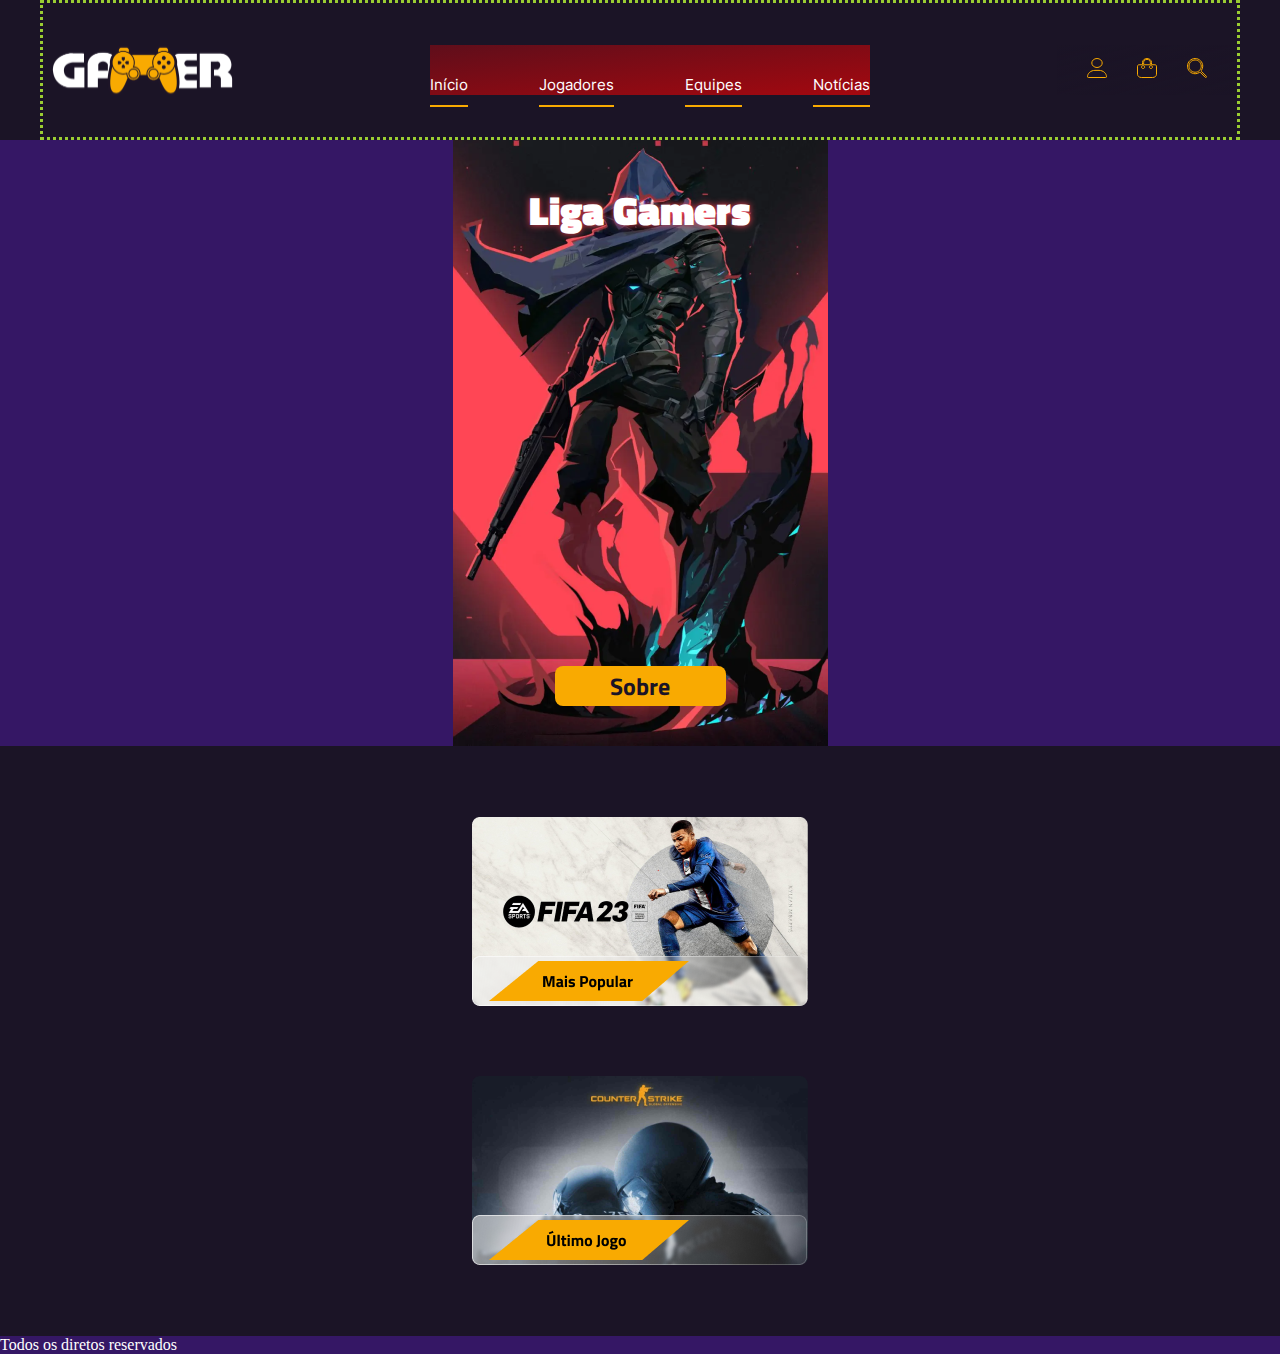
==== projeto-gamer-manha/index.html @ 56277747 "projeto gamer" ====
<!DOCTYPE html>
<html lang="pt-BR">

<head>
    <meta charset="UTF-8">
    <meta http-equiv="X-UA-Compatible" content="IE=edge">
    <meta name="viewport" content="width=device-width, initial-scale=1.0">
    <title>Projeto Gamer Manhã</title>
    <link rel="stylesheet" href="css/style.css">
</head>

<body>

    <header>

        <div class="header-top">
            <div class="layout-grid">
                <div class="contatos">
                    <div class="phone">
                        <img src="./assets/icons/icone_telefone.svg" alt="Ícone de telefone">
                        <span>(11) 0900-1010</span>
                    </div>
                    <div class="email">
                        <img src="./assets/icons/icone_email.svg" alt="Ícone de e-mail">
                        <span>contato@gamer.com.br</span>
                    </div>
                </div>

                <div class="midias-sociais">
                    <a href="">
                        <img src="./assets/icons/facebook.svg" alt="Imagem link do Facebook da empresa Gamer">
                    </a>
                    <a href="">
                        <img src="./assets/icons/linkedin.svg" alt="Imagem link do Linkedin da empresa Gamer">
                    </a>
                    <a href="">
                        <img src="./assets/icons/intagram.svg" alt="Imagem link do Instagram da empresa Gamer">
                    </a>
                </div>
            </div>
        </div>

        <div class="header-bottom">
            <div class="layout-grid alinhamento-between-center">
                <!-- menu hamburger -->
                <img onclick="mostrarMenu()" src="./assets/icons/bars.svg" class="menu-hamburger"
                    alt="Ícone para abrir e fechar o menu de celular">

                <img class="logo" src="./assets/images/logotipo-gamer.svg"
                    alt="Logotipo da empresa. Texto Gamer com um joystick ao centro">

                <nav class="menu" id="menu">
                    <a href="">Início</a>
                    <a href="">Jogadores</a>
                    <a href="">Equipes</a>
                    <a href="">Notícias</a>

                    <!-- visível apenas no mobile -->

                    <a class="phone">
                        <img src="./assets/icons/icone_telefone.svg" alt="Ícone de Telefone. Abre e fecha o menu principal, no celular">
                        <span>(11) 0900-1010</span>
                    </a>
                    <a class="email">
                        <img src="./assets/icons/icone_email.svg" alt="Ícone de e-mail">
                        <span>contato@gamer.com.br</span>
                    </a>

                    <div class="midias-sociais">
                        <a href="">
                            <img src="./assets/icons/facebook.svg" alt="Imagem link do Facebook da empresa Gamer">
                        </a>
                        <a href="">
                            <img src="./assets/icons/linkedin.svg" alt="Imagem link do Linkedin da empresa Gamer">
                        </a>
                        <a href="">
                            <img src="./assets/icons/intagram.svg" alt="Imagem link do Instagram da empresa Gamer">
                        </a>
                    </div>
                </nav>

                <!-- menu 3 pontinhos -->
                <img onclick="mostrarUsuarios()" src="./assets/icons/pointers.svg" class="menu-pontinhos"
                    alt="Ícone 3 pontinhos, abre o menu de usuários">

                <div class="menu-usuarios" id="menu-usuarios">
                    <a href="">
                        <img src="./assets/icons/user.svg" alt="Ícone de perfil">
                    </a>
                    <a href="">
                        <img src="./assets/icons/bag.svg" alt="Ícone de sacola">
                    </a>
                    <a href="">
                        <img src="./assets/icons/search.svg" alt="Ícone lupa de pesquisa">
                    </a>
                </div>
            </div>
        </div>
    </header>


    <main>

        <!-- BANNER -->
        
        <section class="banner">
            <h1>Liga Gamers</h1>
            <a href="" class="botao-sobre">Sobre</a>
        </section>

        <!-- JOGOS -->

        <section class="jogos">
            
                <img src="./assets/images/fifa.png" alt="imagem do jogo fifa 2023">
                <img src="./assets/images/card 2.png" alt="imagem do jogo counter strike">
         
        </section>

        <!-- PROGRAMER -->

        <section class="sessao-programer">



        </section>
    </main>
    
    <footer>Todos os diretos reservados</footer>

    <script>
        function mostrarMenu() {
            document.getElementById("menu").classList.toggle("mostrar-menu");
        }
        function mostrarUsuarios() {
            document.getElementById("menu-usuarios").classList.toggle("mostrar-usuarios");
        }
    </script>
</body>

</html>
---- projeto-gamer-manha/css/style.css ----
/* imports das fontes */

/* TITILLIUM WEB */
@font-face {
    font-family: TitilliumWeb-Black;
    src: url(../assets/fonts/Titillium_Web/TitilliumWeb-Black.ttf);
}
@font-face {
    font-family: TitilliumWeb-Bold;
    src: url(../assets/fonts/Titillium_Web/TitilliumWeb-Bold.ttf);
}

/* INTER */
@font-face {
    font-family: Inter;
    src: url(../assets/fonts/Inter/Inter-VariableFont_slnt\,wght.ttf);
}

* {
    margin: 0;
    padding: 0;
    box-sizing: border-box;
}

body {
    background-color:  #351765;
    color: #ffffff;
}

/* Classes genéricas */
.mostrar-menu {
    left: 0 !important;
}
.mostrar-usuarios {
    right: 0 !important;
}
.layout-grid {
    /* border: 1px solid salmon; */
    width: 90%;
    height: 100%;
    margin: 0 auto;
}

/* justify content + align items */
.alinhamento-between-center {
    display: flex;
    justify-content: space-between;
    align-items: center;
}

/* Mobile First */

/* HEADER */
header {
    position: fixed;
    top: 0;
    left: 0;
    z-index: 20;
    width: 100vw;
    height: 60px;
    background-color: #1B1426;
}

/* Header Top */
header .header-top {
    display: none;
}

/* Header Bottom */


header .header-bottom {
    height: 100%;
}

header .header-bottom img.logo {
    width: 86px;
}

header .header-bottom nav {
    position: fixed;
    top: 60px;
    left: -80vw;
    width: 80vw;
    height: calc(100vh - 60px);

    display: flex;
    flex-direction: column;
    justify-content: space-between;
    padding-bottom: 20px;
    background-image: linear-gradient(to right bottom, rgba(27, 20, 38, 0.7), rgba(27, 20, 38, 0.4));
    backdrop-filter: blur(45px);

    transition: left 0.4s;
}

/* somente links "filhos diretos" */
header .header-bottom nav > a {
    padding: 30px 0;
    color: white;
    font-family: Inter;
    font-weight: 400;
    font-size: 15px;
    text-align: center;
    text-decoration: none;
    border-bottom: 2px solid #F9AA01;
}

header .header-bottom nav > a:last-of-type {
    border-bottom: none;
}

/* ícone de mídias sociais possibilidade position 
header .header-bottom nav .midias-sociais {
    position: absolute;
    bottom: 20px;
    left: calc(50% - 100px);
    border: 1px solid red;
    width: 200px;
    height: 40px;
    display: flex;
    justify-content: space-between;
    align-items: center;
}
*/

header .header-bottom nav .midias-sociais {
    /* border: 1px solid red; */
    display: flex;
    justify-content: center;
    /* gap é o espaçamento entre os elementos, funciona em linha e também em coluna. */
    gap: 50px;
}

/* menu lateral direito - ícones */
header .header-bottom .menu-usuarios {
    position: fixed;
    top: 60px;
    right: -19vw;
    width: 19vw;
    height: 170px;
    background-image: linear-gradient(to right bottom, rgba(27, 20, 38, 0.7), rgba(27, 20, 38, 0.4));
    backdrop-filter: blur(45px);
    
    display: flex;
    flex-direction: column;
    justify-content: space-evenly;
    align-items: center;

    transition: right 0.4s;
}

/* MAIN */
main {
    margin-top: 60px;
}
/* Banner */
.banner {
    width: 100%;
    height: 606px;
    padding: 40px 0;
    
    display: flex;
    flex-direction: column;
    justify-content: space-between;
    align-items: center;

  
    background-image: url(../assets/images/fundo-banner-mobile.png);
    background-size: contain;
    background-repeat: no-repeat;
    background-position: bottom;
}

.banner h1 {
    font-family: TitilliumWeb-Black;
    font-size: 40px;
    text-shadow: 0 0 7px #FD4255;
    
}

.banner .botao-sobre {
    width: 171px;
    height: 40px;
    display: flex;
    justify-content: center;
    align-items: center;
    background-color: #F9AA01;
    color: #1B1426;
    text-decoration: none;
    font-family: TitilliumWeb-Bold;
    font-size: 24px;
    border-radius: 8px;
}

/* sessao jogos */

main .jogos{
    width: 100%;
    height:590px;
    background-color: #1B1426;

    display: flex; 
    flex-direction: column;
    justify-content: space-evenly;
    align-items: center;
  
}

/* tablet>=768px */

@media screen and (min-width: 768px) {}

/*desktop>=1200px */

@media screen and (min-width: 1200px) {
   
    .layout-grid{
        width: 100%;
        max-width: 1200px;


        border: 3px dotted yellowgreen;
    }

    /*  HEADER */

    HEADER{
        position: static;
        height: 140px;
    }
    

    header .menu-hamburger,
    header .menu-pontinhos,
    header .header-bottom nav .phone,
    header .header-bottom nav .email,
    header .header-bottom nav .midias-sociais {
     display: none;
    }

    header .header-bottom img.logo{
        width: 200px;
    }

    header .header-bottom nav{
        position: static;
        width: 440px;
        height: 50px;
        flex-direction:row;
        background-color: red; 
        
    }


    header .header-bottom .menu-usuarios{
        position: static;
        flex-direction: row;
        width: 180px;
        height: 50px;
        background-color: transparent;
    }


    /*  MAIN  */

    main{
        margin-top: 0;
    }
}
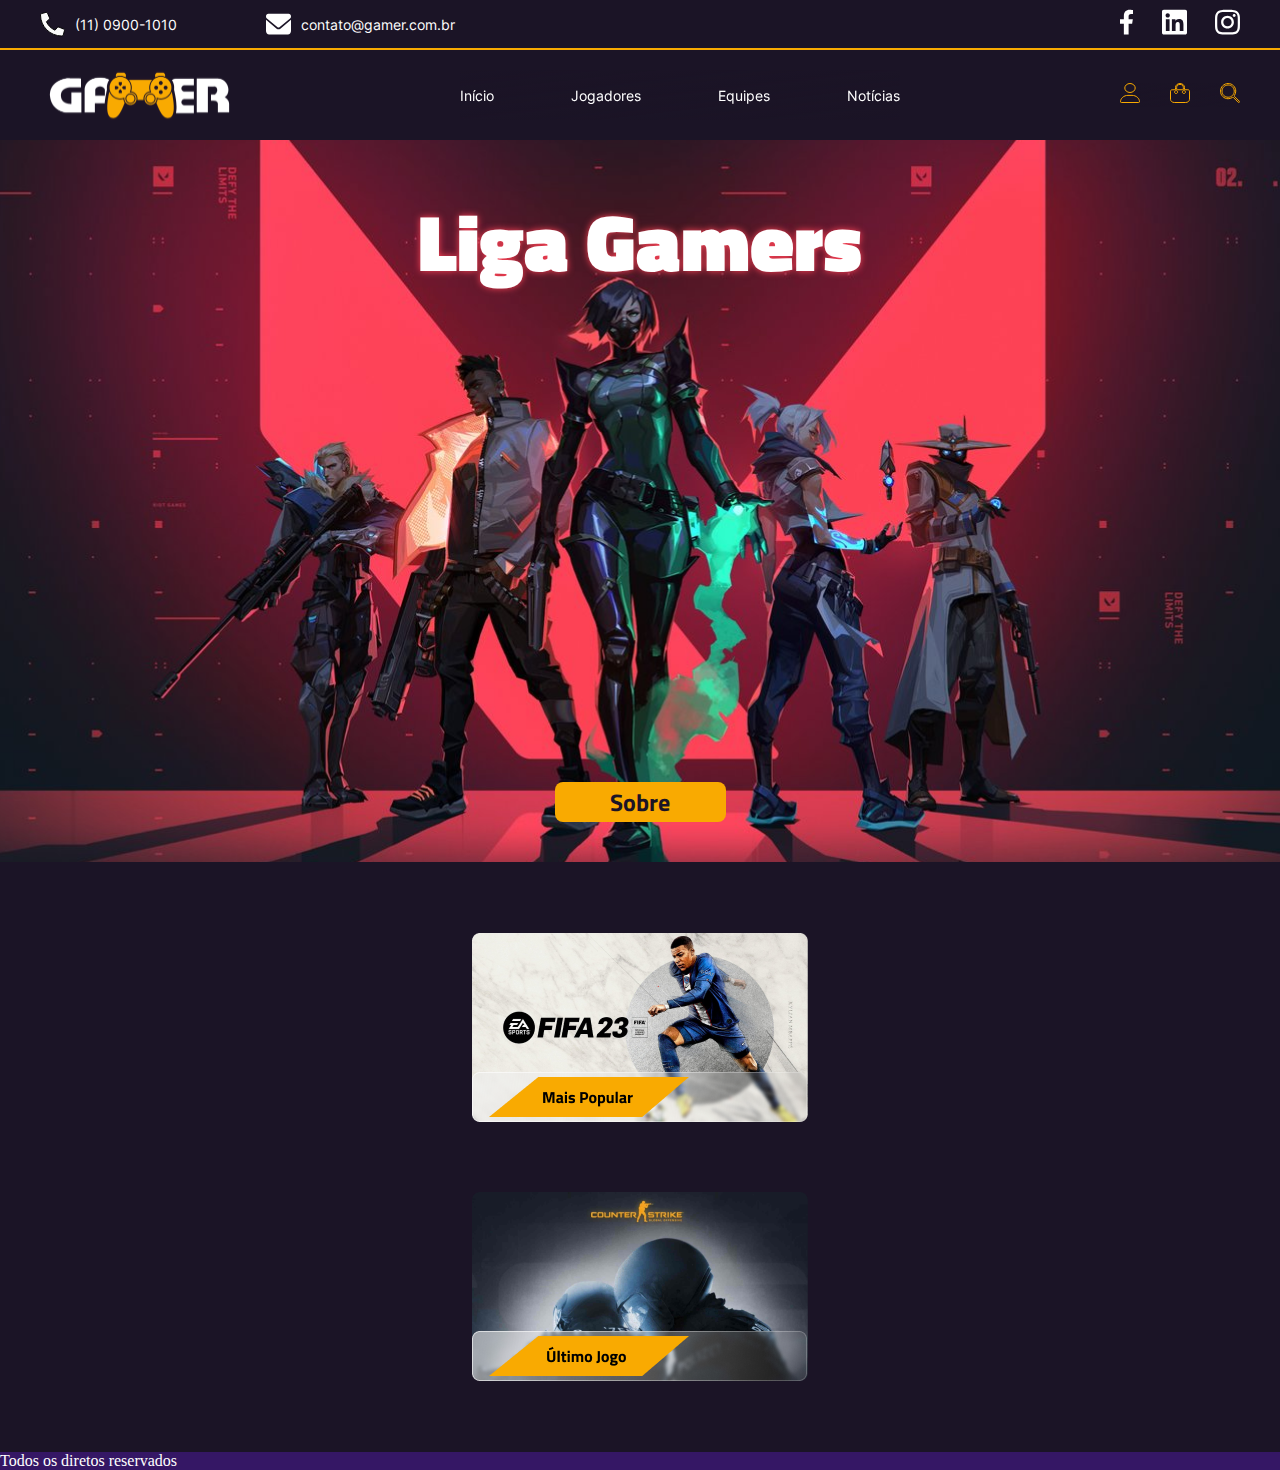
==== commit 7c3ddd65: "aula 16-03" ====
--- a/projeto-gamer-manha/index.html
+++ b/projeto-gamer-manha/index.html
@@ -13,9 +13,11 @@
 
     <header>
 
+        <!-- Linha de cima com a borda amarela -->
+
         <div class="header-top">
-            <div class="layout-grid">
-                <div class="contatos">
+            <div class="layout-grid alinhamento-between-center">
+                <div class="contatos ">
                     <div class="phone">
                         <img src="./assets/icons/icone_telefone.svg" alt="Ícone de telefone">
                         <span>(11) 0900-1010</span>
@@ -42,7 +44,9 @@
 
         <div class="header-bottom">
             <div class="layout-grid alinhamento-between-center">
+
                 <!-- menu hamburger -->
+
                 <img onclick="mostrarMenu()" src="./assets/icons/bars.svg" class="menu-hamburger"
                     alt="Ícone para abrir e fechar o menu de celular">
 
@@ -80,6 +84,7 @@
                 </nav>
 
                 <!-- menu 3 pontinhos -->
+
                 <img onclick="mostrarUsuarios()" src="./assets/icons/pointers.svg" class="menu-pontinhos"
                     alt="Ícone 3 pontinhos, abre o menu de usuários">
 
--- a/projeto-gamer-manha/css/style.css
+++ b/projeto-gamer-manha/css/style.css
@@ -74,7 +74,7 @@
 }
 
 header .header-bottom img.logo {
-    width: 86px;
+    width: 90px;
 }
 
 header .header-bottom nav {
@@ -83,6 +83,8 @@
     left: -80vw;
     width: 80vw;
     height: calc(100vh - 60px);
+    align-items: center;
+
 
     display: flex;
     flex-direction: column;
@@ -103,14 +105,14 @@
     font-size: 15px;
     text-align: center;
     text-decoration: none;
-    border-bottom: 2px solid #F9AA01;
+    /* border-bottom: 2px solid #F9AA01; */
 }
 
 header .header-bottom nav > a:last-of-type {
     border-bottom: none;
 }
 
-/* ícone de mídias sociais possibilidade position 
+/* ícone de mídias sociais possibilidade position
 header .header-bottom nav .midias-sociais {
     position: absolute;
     bottom: 20px;
@@ -123,6 +125,7 @@
     align-items: center;
 }
 */
+
 
 header .header-bottom nav .midias-sociais {
     /* border: 1px solid red; */
@@ -141,7 +144,7 @@
     height: 170px;
     background-image: linear-gradient(to right bottom, rgba(27, 20, 38, 0.7), rgba(27, 20, 38, 0.4));
     backdrop-filter: blur(45px);
-    
+
     display: flex;
     flex-direction: column;
     justify-content: space-evenly;
@@ -159,13 +162,13 @@
     width: 100%;
     height: 606px;
     padding: 40px 0;
-    
+
     display: flex;
     flex-direction: column;
     justify-content: space-between;
     align-items: center;
 
-  
+
     background-image: url(../assets/images/fundo-banner-mobile.png);
     background-size: contain;
     background-repeat: no-repeat;
@@ -176,7 +179,7 @@
     font-family: TitilliumWeb-Black;
     font-size: 40px;
     text-shadow: 0 0 7px #FD4255;
-    
+
 }
 
 .banner .botao-sobre {
@@ -200,11 +203,11 @@
     height:590px;
     background-color: #1B1426;
 
-    display: flex; 
+    display: flex;
     flex-direction: column;
     justify-content: space-evenly;
     align-items: center;
-  
+
 }
 
 /* tablet>=768px */
@@ -214,13 +217,13 @@
 /*desktop>=1200px */
 
 @media screen and (min-width: 1200px) {
-   
+
     .layout-grid{
         width: 100%;
         max-width: 1200px;
 
 
-        border: 3px dotted yellowgreen;
+        /* border: 3px dotted yellowgreen; */
     }
 
     /*  HEADER */
@@ -229,7 +232,49 @@
         position: static;
         height: 140px;
     }
-    
+
+    header .header-top{
+        /* block e o valor default da maioria dos elementos*/
+        display: block;
+        border-bottom: 2px solid #F9AA01;
+        height: 50px;
+
+        
+
+    }
+
+    header .header-top .contatos{
+
+        width: 415px;
+        display: flex;
+        justify-content: space-between;
+
+        font-family: inter;
+        font-size: 14px;
+        font-weight: 400;
+
+        /* border: 2px solid white; */
+    }
+
+    /* header .header-top .midias-sociais{
+        border: 2px solid white;
+    } */
+
+    header .header-top .contatos > div{
+        display: flex;
+        justify-content: space-between;
+        align-items: center;
+        gap: 10px;
+        /* border: 1px solid yellow; */
+    }
+
+    header .header-top .midias-sociais{
+        width:120px;
+        display: flex;
+        justify-content: space-between;
+        align-items: center;
+    }
+
 
     header .menu-hamburger,
     header .menu-pontinhos,
@@ -237,7 +282,12 @@
     header .header-bottom nav .email,
     header .header-bottom nav .midias-sociais {
      display: none;
-    }
+       }
+
+
+     header  .header-bottom{
+        height: 90px;
+     }
 
     header .header-bottom img.logo{
         width: 200px;
@@ -247,20 +297,30 @@
         position: static;
         width: 440px;
         height: 50px;
+        padding: 0;
         flex-direction:row;
-        background-color: red; 
-        
+        align-items: center;
+
+    }
+
+    header .header-bottom nav > a{
+        border: none;
+
+font-size: 14px;
     }
 
 
     header .header-bottom .menu-usuarios{
         position: static;
         flex-direction: row;
-        width: 180px;
-        height: 50px;
+        justify-content: space-between;
+        width: 120px;
+        height: auto;
         background-color: transparent;
-    }
-
+
+    }
+
+  
 
     /*  MAIN  */
 
@@ -270,4 +330,18 @@
 }
 
 
-
+/* BANNER */
+
+.banner {
+       height: 722px;
+    /* altera imagem de fundo */
+    background-image: url(../assets/images/Banner_background_1.png);
+    background-size: cover;
+    background-position: top;
+}
+
+
+.banner h1{
+    font-size: 80px;
+}
+
